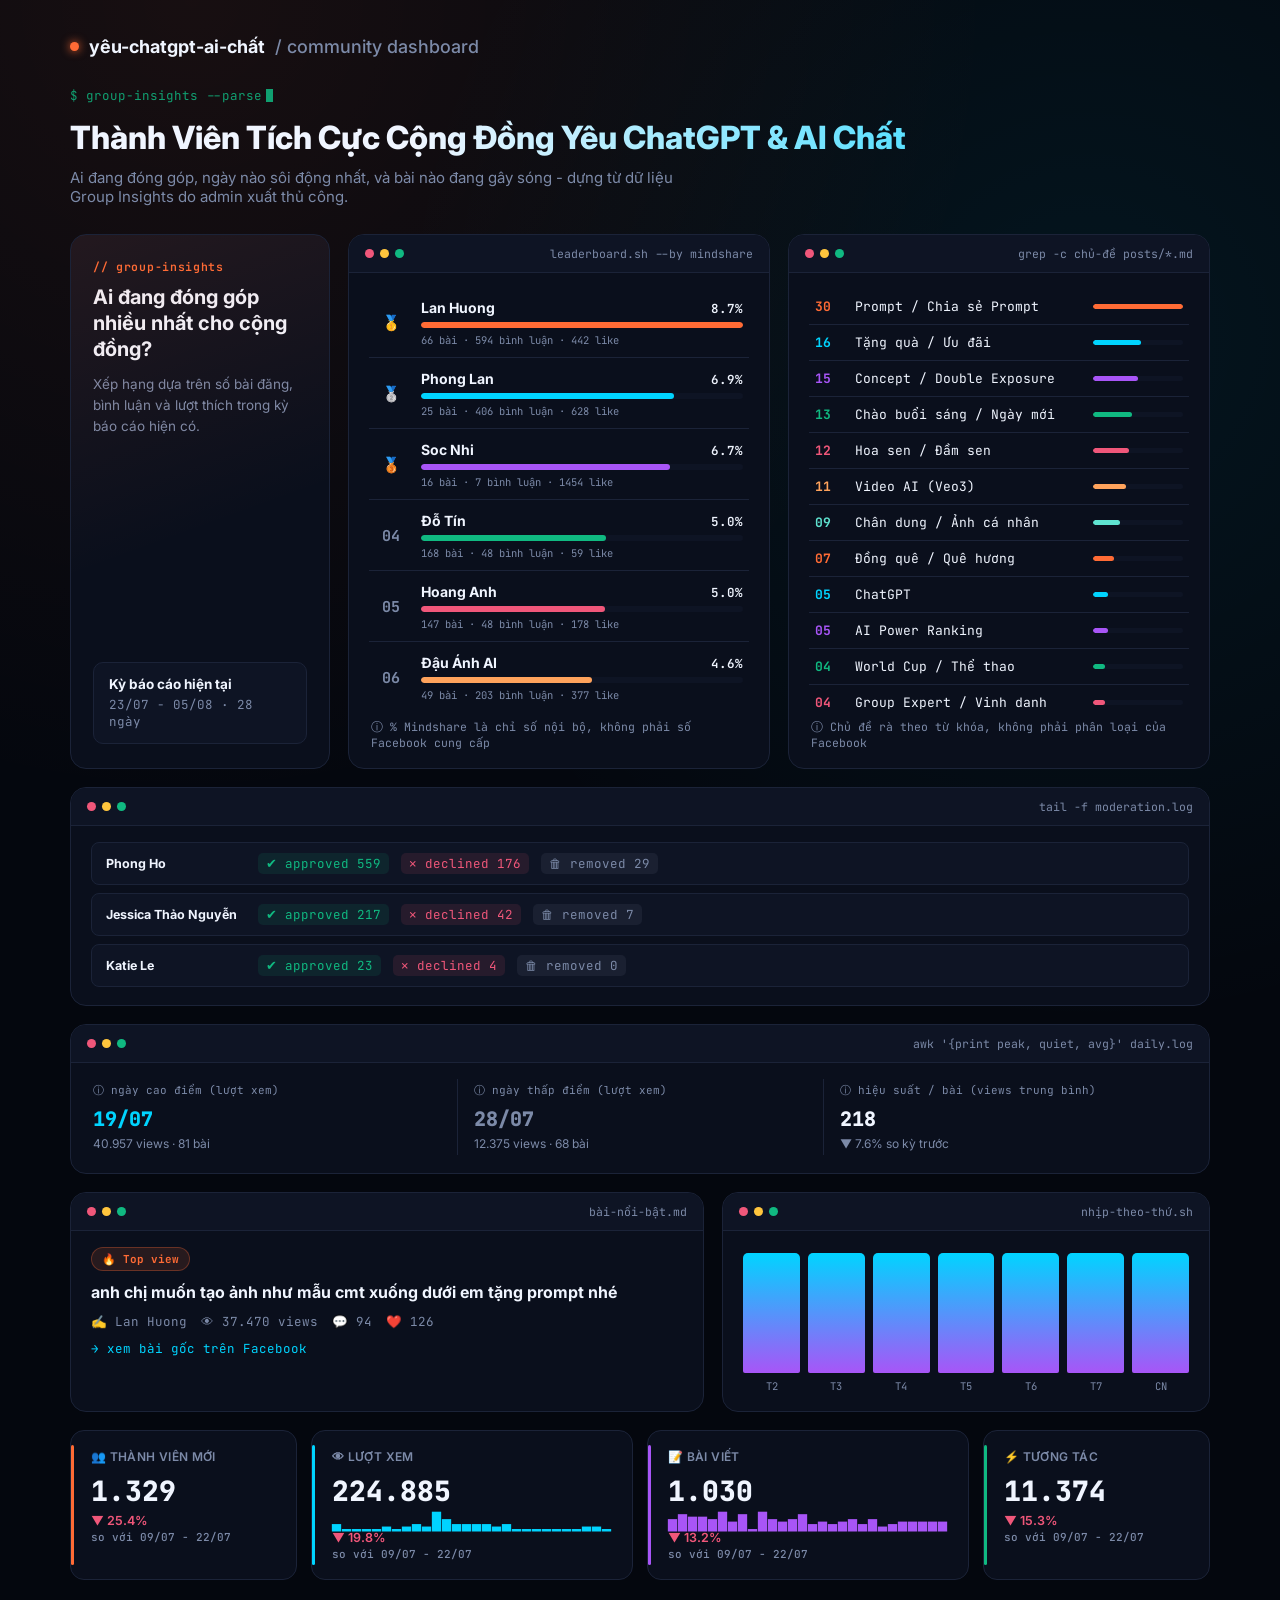
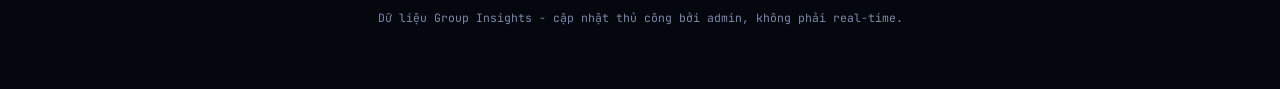
==== public/index.html @ 56371553 "Tách thư mục public/ chỉ chứa file cần deploy Rà bảo mật phát hiện wrangler pages deploy . từng đẩy " ====
<!doctype html>
<html lang="vi">
<head>
<meta charset="UTF-8">
<meta name="viewport" content="width=device-width, initial-scale=1.0">
<title>Thành Viên Tích Cực - Yêu ChatGPT & AI Chất</title>
<link rel="stylesheet" href="style.css">
</head>
<body>
<div class="wrap">
  <header>
    <div class="brand"><span class="dot"></span>yêu-chatgpt-ai-chất <span>/ community dashboard</span></div>
  </header>

  <div class="hero">
    <div class="prompt-line">$ group-insights --parse<span class="cursor"></span></div>
    <h1>Thành Viên Tích Cực Cộng Đồng Yêu ChatGPT &amp; AI Chất</h1>
    <p>Ai đang đóng góp, ngày nào sôi động nhất, và bài nào đang gây sóng - dựng từ dữ liệu Group Insights do admin xuất thủ công.</p>
  </div>

  <div id="app">
    <div class="loading">$ đang đọc dữ liệu...</div>
  </div>

  <footer class="foot">Dữ liệu Group Insights - cập nhật thủ công bởi admin, không phải real-time.</footer>
</div>

<script src="data-parser.js"></script>
<script>
const CSV_FILE = 'Facebook_Group_Insights_8-07-2026.csv';
const numVi = new Intl.NumberFormat('vi-VN');
const fmtDate = (iso) => { const [y,m,d] = iso.split('-'); return `${d}/${m}`; };

const PALETTE = ['#FF6B35', '#00D4FF', '#A855F7', '#10B981', '#F0577A', '#FFA35C', '#5FE3D0'];
function colorFor(index) { return PALETTE[index % PALETTE.length]; }

function rankBadge(i) {
  if (i === 0) return '🥇';
  if (i === 1) return '🥈';
  if (i === 2) return '🥉';
  return String(i + 1).padStart(2, '0');
}

function renderLeaderboard(container, ranked) {
  const top = ranked.slice(0, 10);
  const max = top[0].mindsharePct;
  container.innerHTML = top.map((c, i) => `
    <div class="rank-row">
      <div class="rank-badge">${rankBadge(i)}</div>
      <div class="rank-body">
        <div class="rank-top">
          <span class="rank-name">${c.name}</span>
          <span class="rank-pct mono">${c.mindsharePct.toFixed(1)}%</span>
        </div>
        <div class="rank-bar-track"><div class="rank-bar-fill" style="width:${(c.mindsharePct / max) * 100}%;background:${colorFor(i)}"></div></div>
        <div class="rank-meta mono">${c.posts} bài · ${c.comments} bình luận · ${c.likes} like</div>
      </div>
    </div>
  `).join('');
}

function renderTopicsGrep(container, topics) {
  const sorted = [...topics].sort((a, b) => b.count - a.count);
  const max = sorted[0].count;
  container.innerHTML = sorted.map((t, i) => `
    <div class="grep-row">
      <span class="grep-count mono" style="color:${colorFor(i)}">${String(t.count).padStart(2, '0')}</span>
      <span class="grep-label">${t.label}</span>
      <span class="grep-bar-track"><span class="grep-bar-fill" style="width:${(t.count / max) * 100}%;background:${colorFor(i)}"></span></span>
    </div>
  `).join('');
}

function renderModerationLog(container, adminModeration) {
  container.innerHTML = adminModeration.map((a) => `
    <div class="modlog-row mono">
      <span class="modlog-admin">${a.admin}</span>
      <span class="modlog-tag approved">✔ approved ${numVi.format(a.postsApproved)}</span>
      <span class="modlog-tag declined">✕ declined ${numVi.format(a.postsDeclined)}</span>
      <span class="modlog-tag removed">🗑 removed ${numVi.format(a.postsRemoved)}</span>
    </div>
  `).join('');
}

const SPARK_CHARS = '▁▂▃▄▅▆▇█';
function sparkline(daily, key) {
  const sorted = [...daily].sort((a, b) => a.date.localeCompare(b.date));
  const values = sorted.map((d) => d[key]);
  const max = Math.max(...values), min = Math.min(...values);
  return values.map((v) => {
    const ratio = max === min ? 0.5 : (v - min) / (max - min);
    return SPARK_CHARS[Math.min(SPARK_CHARS.length - 1, Math.floor(ratio * SPARK_CHARS.length))];
  }).join('');
}

function renderWeekdayChart(container, weekdayActivity) {
  const labelsVi = { Monday: 'T2', Tuesday: 'T3', Wednesday: 'T4', Thursday: 'T5', Friday: 'T6', Saturday: 'T7', Sunday: 'CN' };
  const max = Math.max(...weekdayActivity.map((d) => d.value));
  container.innerHTML = weekdayActivity.map((d) => `
    <div class="weekday-col">
      <div class="weekday-bar" style="height:${Math.max((d.value / max) * 100, 4)}%" title="${labelsVi[d.weekday]}: ${numVi.format(d.value)}"></div>
      <div class="weekday-label">${labelsVi[d.weekday] || d.weekday}</div>
    </div>
  `).join('');
}

function deltaHtml(card, previousLabel) {
  if (card.pctChange === null) return '<div class="stat-delta">không có kỳ trước để so sánh</div>';
  const up = card.pctChange >= 0;
  const arrow = up ? '▲' : '▼';
  const cls = up ? 'up' : 'down';
  return `<div class="stat-delta ${cls}">${arrow} ${Math.abs(card.pctChange).toFixed(1)}%
    <span class="period">so với ${previousLabel || 'kỳ trước'}</span></div>`;
}

async function main() {
  const app = document.getElementById('app');
  let csvText;
  try {
    const res = await fetch(CSV_FILE);
    if (!res.ok) throw new Error('HTTP ' + res.status);
    csvText = await res.text();
  } catch (err) {
    app.innerHTML = `<div class="error-box">
      Không đọc được file <code>${CSV_FILE}</code>.<br>
      Nếu bạn mở file này bằng cách double-click (file://), trình duyệt sẽ chặn đọc CSV cùng thư mục vì lý do bảo mật (CORS).<br>
      Hãy chạy: <code>python3 -m http.server 8000</code> trong thư mục này rồi mở <code>http://localhost:8000</code>.
    </div>`;
    console.error(err);
    return;
  }

  const data = window.DataParser.parseGroupInsights(csvText);
  const ranked = window.DataParser.computeMindshare(data.contributors);
  const overview = window.DataParser.computeOverviewCards(data.daily);
  const periodLabel = `${fmtDate(overview.periodLabel.split(' - ')[0])} - ${fmtDate(overview.periodLabel.split(' - ')[1])}`;
  const prevLabelShort = overview.previousPeriodLabel
    ? `${fmtDate(overview.previousPeriodLabel.split(' - ')[0])} - ${fmtDate(overview.previousPeriodLabel.split(' - ')[1])}`
    : null;

  const topPost = [...data.topPosts].sort((a, b) => b.views - a.views)[0];
  const { peak, quiet } = window.DataParser.findPeakAndQuietDay(data.daily, 'viewed');
  const efficiency = window.DataParser.computeContentEfficiency(data.daily);
  const viewsSpark = sparkline(data.daily, 'viewed');
  const postsSpark = sparkline(data.daily, 'posts');

  app.innerHTML = `
    <div class="grid-main">
      <div class="info-card">
        <div>
          <div class="tag mono">// group-insights</div>
          <h2>Ai đang đóng góp nhiều nhất cho cộng đồng?</h2>
          <p>Xếp hạng dựa trên số bài đăng, bình luận và lượt thích trong kỳ báo cáo hiện có.</p>
        </div>
        <div class="period-box">
          <b>Kỳ báo cáo hiện tại</b>
          ${periodLabel} · ${data.daily.length} ngày
        </div>
      </div>

      <div class="panel">
        <div class="term-head">
          <div class="term-dots"><span class="r"></span><span class="y"></span><span class="g"></span></div>
          <span class="term-label">leaderboard.sh --by mindshare</span>
        </div>
        <div class="rank-list" id="leaderboard"></div>
        <div class="mindshare-note" title="Mindshare = Posts×3 + Comments×1 + Likes×0.5, chuẩn hoá theo tổng. Xem docs/adr/0001-mindshare-score-formula.md">ⓘ % Mindshare là chỉ số nội bộ, không phải số Facebook cung cấp</div>
      </div>

      <div class="panel">
        <div class="term-head">
          <div class="term-dots"><span class="r"></span><span class="y"></span><span class="g"></span></div>
          <span class="term-label">grep -c chủ-đề posts/*.md</span>
        </div>
        <div class="grep-list" id="topics-grep"></div>
        <div class="mindshare-note" id="topics-note"></div>
      </div>
    </div>

    <div class="panel" style="margin-top:18px">
      <div class="term-head">
        <div class="term-dots"><span class="r"></span><span class="y"></span><span class="g"></span></div>
        <span class="term-label">tail -f moderation.log</span>
      </div>
      <div class="modlog" id="modlog"></div>
    </div>

    <div class="panel" style="margin-top:18px">
      <div class="term-head">
        <div class="term-dots"><span class="r"></span><span class="y"></span><span class="g"></span></div>
        <span class="term-label">awk '{print peak, quiet, avg}' daily.log</span>
      </div>
      <div class="pulse-row">
        <div class="pulse-col">
          <div class="pulse-label">ⓘ ngày cao điểm (lượt xem)</div>
          <div class="pulse-value peak">${fmtDate(peak.date)}</div>
          <div class="pulse-sub">${numVi.format(peak.viewed)} views · ${peak.posts} bài</div>
        </div>
        <div class="pulse-col">
          <div class="pulse-label">ⓘ ngày thấp điểm (lượt xem)</div>
          <div class="pulse-value quiet">${fmtDate(quiet.date)}</div>
          <div class="pulse-sub">${numVi.format(quiet.viewed)} views · ${quiet.posts} bài</div>
        </div>
        <div class="pulse-col">
          <div class="pulse-label">ⓘ hiệu suất / bài (views trung bình)</div>
          <div class="pulse-value">${numVi.format(Math.round(efficiency.currentAvg))}</div>
          <div class="pulse-sub">${efficiency.pctChange === null ? 'không có kỳ trước' : `${efficiency.pctChange >= 0 ? '▲' : '▼'} ${Math.abs(efficiency.pctChange).toFixed(1)}% so kỳ trước`}</div>
        </div>
      </div>
    </div>

    <div class="row-2col">
      <div class="panel">
        <div class="term-head">
          <div class="term-dots"><span class="r"></span><span class="y"></span><span class="g"></span></div>
          <span class="term-label">bài-nổi-bật.md</span>
        </div>
        <div class="spotlight">
          <span class="spotlight-badge">🔥 Top view</span>
          <div class="spotlight-title">${topPost.title.length > 140 ? topPost.title.slice(0, 140) + '…' : topPost.title}</div>
          <div class="spotlight-meta">
            <span>✍️ ${topPost.member}</span>
            <span>👁 ${numVi.format(topPost.views)} views</span>
            <span>💬 ${numVi.format(topPost.comments)}</span>
            <span>❤️ ${numVi.format(topPost.reactions)}</span>
          </div>
          <a class="spotlight-link" href="${topPost.link}" target="_blank" rel="noopener">→ xem bài gốc trên Facebook</a>
        </div>
      </div>
      <div class="panel">
        <div class="term-head">
          <div class="term-dots"><span class="r"></span><span class="y"></span><span class="g"></span></div>
          <span class="term-label">nhịp-theo-thứ.sh</span>
        </div>
        <div class="weekday-chart" id="weekday-chart"></div>
      </div>
    </div>

    <div class="stats-row">
      <div class="stat-card" style="--stat-color:var(--orange)">
        <div class="stat-label">👥 Thành viên mới</div>
        <div class="stat-value">${numVi.format(overview.cards.joined.current)}</div>
        ${deltaHtml(overview.cards.joined, prevLabelShort)}
      </div>
      <div class="stat-card" style="--stat-color:var(--cyan)">
        <div class="stat-label">👁 Lượt xem</div>
        <div class="stat-value">${numVi.format(overview.cards.viewed.current)}</div>
        <div class="sparkline" style="color:var(--cyan)">${viewsSpark}</div>
        ${deltaHtml(overview.cards.viewed, prevLabelShort)}
      </div>
      <div class="stat-card" style="--stat-color:var(--purple)">
        <div class="stat-label">📝 Bài viết</div>
        <div class="stat-value">${numVi.format(overview.cards.posts.current)}</div>
        <div class="sparkline" style="color:var(--purple)">${postsSpark}</div>
        ${deltaHtml(overview.cards.posts, prevLabelShort)}
      </div>
      <div class="stat-card" style="--stat-color:var(--green)">
        <div class="stat-label">⚡ Tương tác</div>
        <div class="stat-value">${numVi.format(overview.cards.interactions.current)}</div>
        ${deltaHtml(overview.cards.interactions, prevLabelShort)}
      </div>
    </div>
  `;

  renderLeaderboard(document.getElementById('leaderboard'), ranked);
  renderWeekdayChart(document.getElementById('weekday-chart'), data.weekdayActivity);
  renderModerationLog(document.getElementById('modlog'), data.adminModeration);

  try {
    const topicsRes = await fetch('topics.json');
    const topicsData = await topicsRes.json();
    renderTopicsGrep(document.getElementById('topics-grep'), topicsData.topics);
    const noteEl = document.getElementById('topics-note');
    noteEl.textContent = 'ⓘ Chủ đề rà theo từ khóa, không phải phân loại của Facebook';
    noteEl.title = topicsData.note;
  } catch (err) {
    document.getElementById('topics-grep').innerHTML = '<div class="loading">Chưa có dữ liệu chủ đề (topics.json).</div>';
    console.error(err);
  }

}

main();
</script>
</body>
</html>
---- public/style.css ----
@import url('https://fonts.googleapis.com/css2?family=JetBrains+Mono:wght@400;500;600;700&family=Inter:wght@400;500;600;700;800&display=swap');

:root {
  --bg: #04070E;
  --panel: #0A0F1C;
  --panel-2: #0E1424;
  --border: #1B2338;
  --text: #F0F5FF;
  --muted: #7C8AA8;
  --orange: #FF6B35;
  --cyan: #00D4FF;
  --green: #10B981;
  --purple: #A855F7;
  --red: #F0577A;
}

* { box-sizing: border-box; }

body {
  margin: 0;
  background: var(--bg);
  background-image: radial-gradient(circle at 15% 0%, rgba(255,107,53,0.08), transparent 40%),
                     radial-gradient(circle at 85% 20%, rgba(0,212,255,0.07), transparent 40%);
  color: var(--text);
  font-family: 'Inter', -apple-system, sans-serif;
  -webkit-font-smoothing: antialiased;
}

.mono { font-family: 'JetBrains Mono', monospace; }

.wrap { max-width: 1180px; margin: 0 auto; padding: 24px 20px 64px; }

header {
  display: flex;
  align-items: center;
  justify-content: space-between;
  padding: 12px 0 30px;
}
.brand { font-size: 18px; font-weight: 700; display: flex; align-items: center; gap: 10px; }
.brand .dot { width: 9px; height: 9px; border-radius: 50%; background: var(--orange); box-shadow: 0 0 10px var(--orange); }
.brand span { color: var(--muted); font-weight: 500; }

.prompt-line {
  font-family: 'JetBrains Mono', monospace;
  font-size: 12.5px;
  color: var(--green);
  margin: 0 0 14px;
  opacity: 0.85;
}
.prompt-line .cursor { display: inline-block; width: 7px; height: 13px; background: var(--green); margin-left: 4px; animation: blink 1.1s steps(1) infinite; vertical-align: -2px; }
@keyframes blink { 50% { opacity: 0; } }

.hero h1 {
  font-size: 32px; margin: 0 0 10px; font-weight: 800; line-height: 1.25;
  background: linear-gradient(90deg, #F0F5FF 30%, var(--cyan));
  -webkit-background-clip: text; background-clip: text; color: transparent;
}
.hero p { color: var(--muted); margin: 0 0 28px; font-size: 15px; max-width: 640px; }

.grid-main {
  display: grid;
  grid-template-columns: 260px 1fr 1fr;
  gap: 18px;
  align-items: stretch;
}
@media (max-width: 1050px) and (min-width: 821px) {
  .grid-main { grid-template-columns: 1fr 1fr; }
  .grid-main .info-card { grid-column: 1 / -1; }
}

.info-card {
  background: var(--panel);
  border: 1px solid var(--border);
  border-radius: 16px;
  padding: 24px 22px;
  display: flex;
  flex-direction: column;
  justify-content: space-between;
  position: relative;
  overflow: hidden;
}
.info-card::before {
  content: '';
  position: absolute; inset: 0;
  background: linear-gradient(160deg, rgba(255,107,53,0.10), transparent 55%);
  pointer-events: none;
}
.info-card .tag { font-family: 'JetBrains Mono', monospace; color: var(--orange); font-size: 11.5px; font-weight: 600; letter-spacing: 0.06em; }
.info-card h2 { font-size: 20px; line-height: 1.3; margin: 10px 0 12px; font-weight: 700; }
.info-card p { color: var(--muted); font-size: 13.5px; line-height: 1.55; margin: 0 0 20px; }
.info-card .period-box {
  background: var(--panel-2);
  border: 1px solid var(--border);
  border-radius: 10px;
  padding: 13px 15px;
  font-size: 12.5px;
  color: var(--muted);
  font-family: 'JetBrains Mono', monospace;
}
.info-card .period-box b { color: var(--text); display: block; margin-bottom: 4px; font-size: 13.5px; font-family: 'Inter', sans-serif; }

.panel {
  background: var(--panel);
  border: 1px solid var(--border);
  border-radius: 16px;
  padding: 0 20px 18px;
  display: flex;
  flex-direction: column;
  overflow: hidden;
}

/* Chrome cửa sổ terminal - chữ ký thị giác của dashboard, khớp với block code trên trang cá nhân của Phong */
.term-head {
  display: flex; align-items: center; justify-content: space-between;
  margin: 0 -20px 16px; padding: 11px 16px;
  background: var(--panel-2); border-bottom: 1px solid var(--border);
}
.term-dots { display: flex; gap: 6px; }
.term-dots span { width: 9px; height: 9px; border-radius: 50%; display: block; }
.term-dots .r { background: #F0577A; }
.term-dots .y { background: #FFC53D; }
.term-dots .g { background: #10B981; }
.term-label { font-family: 'JetBrains Mono', monospace; font-size: 11.5px; color: var(--muted); }

.mindshare-note {
  font-size: 11.5px; color: var(--muted); margin: 10px 2px 0; font-family: 'JetBrains Mono', monospace;
}

/* Leaderboard (thay treemap) */
.rank-list {
  display: flex;
  flex-direction: column;
  gap: 2px;
  max-height: 420px;
  overflow-y: auto;
}
.rank-row {
  display: flex;
  align-items: center;
  gap: 14px;
  padding: 10px 6px;
  border-bottom: 1px solid var(--border);
}
.rank-row:last-child { border-bottom: none; }
.rank-badge {
  width: 32px; flex-shrink: 0; text-align: center;
  font-family: 'JetBrains Mono', monospace; font-weight: 700; color: var(--muted); font-size: 15px;
}
.rank-body { flex: 1; min-width: 0; }
.rank-top { display: flex; justify-content: space-between; align-items: baseline; margin-bottom: 5px; }
.rank-name { font-weight: 700; font-size: 14px; overflow: hidden; text-overflow: ellipsis; white-space: nowrap; }
.rank-pct { font-size: 12.5px; color: var(--text); font-weight: 600; }
.rank-bar-track { height: 6px; background: var(--panel-2); border-radius: 4px; overflow: hidden; margin-bottom: 5px; }
.rank-bar-fill { height: 100%; border-radius: 4px; }
.rank-meta { font-size: 10.5px; color: var(--muted); }

/* Topics as grep-style output (thay word cloud) */
.grep-list {
  display: flex;
  flex-direction: column;
  gap: 0;
  max-height: 420px;
  overflow-y: auto;
  font-family: 'JetBrains Mono', monospace;
}
.grep-row {
  display: grid;
  grid-template-columns: 28px 1fr 90px;
  align-items: center;
  gap: 12px;
  padding: 9px 6px;
  border-bottom: 1px solid var(--border);
  font-size: 13px;
}
.grep-row:last-child { border-bottom: none; }
.grep-count { font-weight: 700; }
.grep-label { color: var(--text); }
.grep-bar-track { height: 5px; background: var(--panel-2); border-radius: 3px; overflow: hidden; }
.grep-bar-fill { display: block; height: 100%; border-radius: 3px; }

/* Moderation log */
.modlog { display: flex; flex-direction: column; gap: 8px; }
.modlog-row {
  display: flex; flex-wrap: wrap; align-items: center; gap: 12px;
  background: var(--panel-2); border: 1px solid var(--border); border-radius: 8px;
  padding: 10px 14px; font-size: 12.5px;
}
.modlog-admin { font-weight: 700; color: var(--text); min-width: 140px; font-family: 'Inter', sans-serif; }
.modlog-tag { padding: 2px 8px; border-radius: 5px; }
.modlog-tag.approved { color: var(--green); background: rgba(16,185,129,0.1); }
.modlog-tag.declined { color: var(--red); background: rgba(240,87,122,0.1); }
.modlog-tag.removed { color: var(--muted); background: rgba(124,138,168,0.1); }

.stats-row {
  display: grid;
  grid-template-columns: repeat(4, 1fr);
  gap: 14px;
  margin-top: 18px;
}

.stat-card {
  background: var(--panel);
  border: 1px solid var(--border);
  border-radius: 14px;
  padding: 18px 20px;
  position: relative;
}
.stat-card::before {
  content: ''; position: absolute; left: 0; top: 14px; bottom: 14px; width: 3px; border-radius: 3px;
  background: var(--stat-color, var(--orange));
}
.stat-label { display: flex; align-items: center; gap: 8px; color: var(--muted); font-size: 12px; font-weight: 600; text-transform: uppercase; letter-spacing: 0.03em; }
.stat-value { font-size: 28px; font-weight: 800; margin: 8px 0 4px; font-family: 'JetBrains Mono', monospace; }
.stat-delta { font-size: 12.5px; font-weight: 600; }
.stat-delta.up { color: var(--green); }
.stat-delta.down { color: var(--red); }
.stat-delta .period { color: var(--muted); font-weight: 500; display: block; margin-top: 2px; font-family: 'JetBrains Mono', monospace; font-size: 11px; }

.row-2col {
  display: grid;
  grid-template-columns: 1.3fr 1fr;
  gap: 18px;
  margin-top: 18px;
}

.spotlight {
  display: flex;
  flex-direction: column;
  gap: 10px;
}
.spotlight-badge {
  display: inline-flex; align-items: center; gap: 6px; align-self: flex-start;
  background: rgba(255,107,53,0.12); border: 1px solid rgba(255,107,53,0.3); color: var(--orange);
  font-family: 'JetBrains Mono', monospace; font-size: 11px; font-weight: 700; padding: 4px 10px; border-radius: 20px;
}
.spotlight-title { font-size: 16px; font-weight: 700; line-height: 1.4; }
.spotlight-meta { color: var(--muted); font-size: 12.5px; font-family: 'JetBrains Mono', monospace; display: flex; gap: 14px; flex-wrap: wrap; }
.spotlight-link { color: var(--cyan); font-size: 12.5px; text-decoration: none; font-family: 'JetBrains Mono', monospace; }
.spotlight-link:hover { text-decoration: underline; }

.weekday-chart { display: flex; align-items: flex-end; gap: 8px; height: 140px; margin-top: 6px; }
.weekday-col { flex: 1; display: flex; flex-direction: column; align-items: center; justify-content: flex-end; gap: 6px; height: 100%; }
.weekday-bar { width: 100%; border-radius: 5px 5px 2px 2px; background: linear-gradient(180deg, var(--cyan), var(--purple)); min-height: 4px; }
.weekday-label { font-size: 10.5px; color: var(--muted); font-family: 'JetBrains Mono', monospace; }

/* Sparkline ASCII trong stat card */
.sparkline { font-family: 'JetBrains Mono', monospace; font-size: 15px; letter-spacing: 1px; margin-top: 6px; line-height: 1; }

/* Panel 3 cột: ngày cao điểm / thấp điểm / hiệu suất nội dung */
.pulse-row { display: grid; grid-template-columns: repeat(3, 1fr); gap: 0; }
.pulse-col { padding: 4px 16px; border-left: 1px solid var(--border); }
.pulse-col:first-child { border-left: none; padding-left: 2px; }
.pulse-label { font-family: 'JetBrains Mono', monospace; font-size: 11px; color: var(--muted); margin-bottom: 8px; }
.pulse-value { font-size: 20px; font-weight: 800; font-family: 'JetBrains Mono', monospace; }
.pulse-sub { font-size: 12px; color: var(--muted); margin-top: 4px; }
.pulse-value.peak { color: var(--cyan); }
.pulse-value.quiet { color: var(--muted); }

.loading, .error-box { padding: 60px 20px; text-align: center; color: var(--muted); font-family: 'JetBrains Mono', monospace; font-size: 13px; }
.error-box { color: var(--red); }
.error-box code { background: var(--panel-2); padding: 2px 6px; border-radius: 4px; }

footer.foot {
  margin-top: 30px; text-align: center; color: var(--muted); font-size: 11.5px; font-family: 'JetBrains Mono', monospace;
}

@media (max-width: 820px) {
  .grid-main { grid-template-columns: 1fr; }
  .row-2col { grid-template-columns: 1fr; }
  .stats-row { grid-template-columns: repeat(2, 1fr); }
}
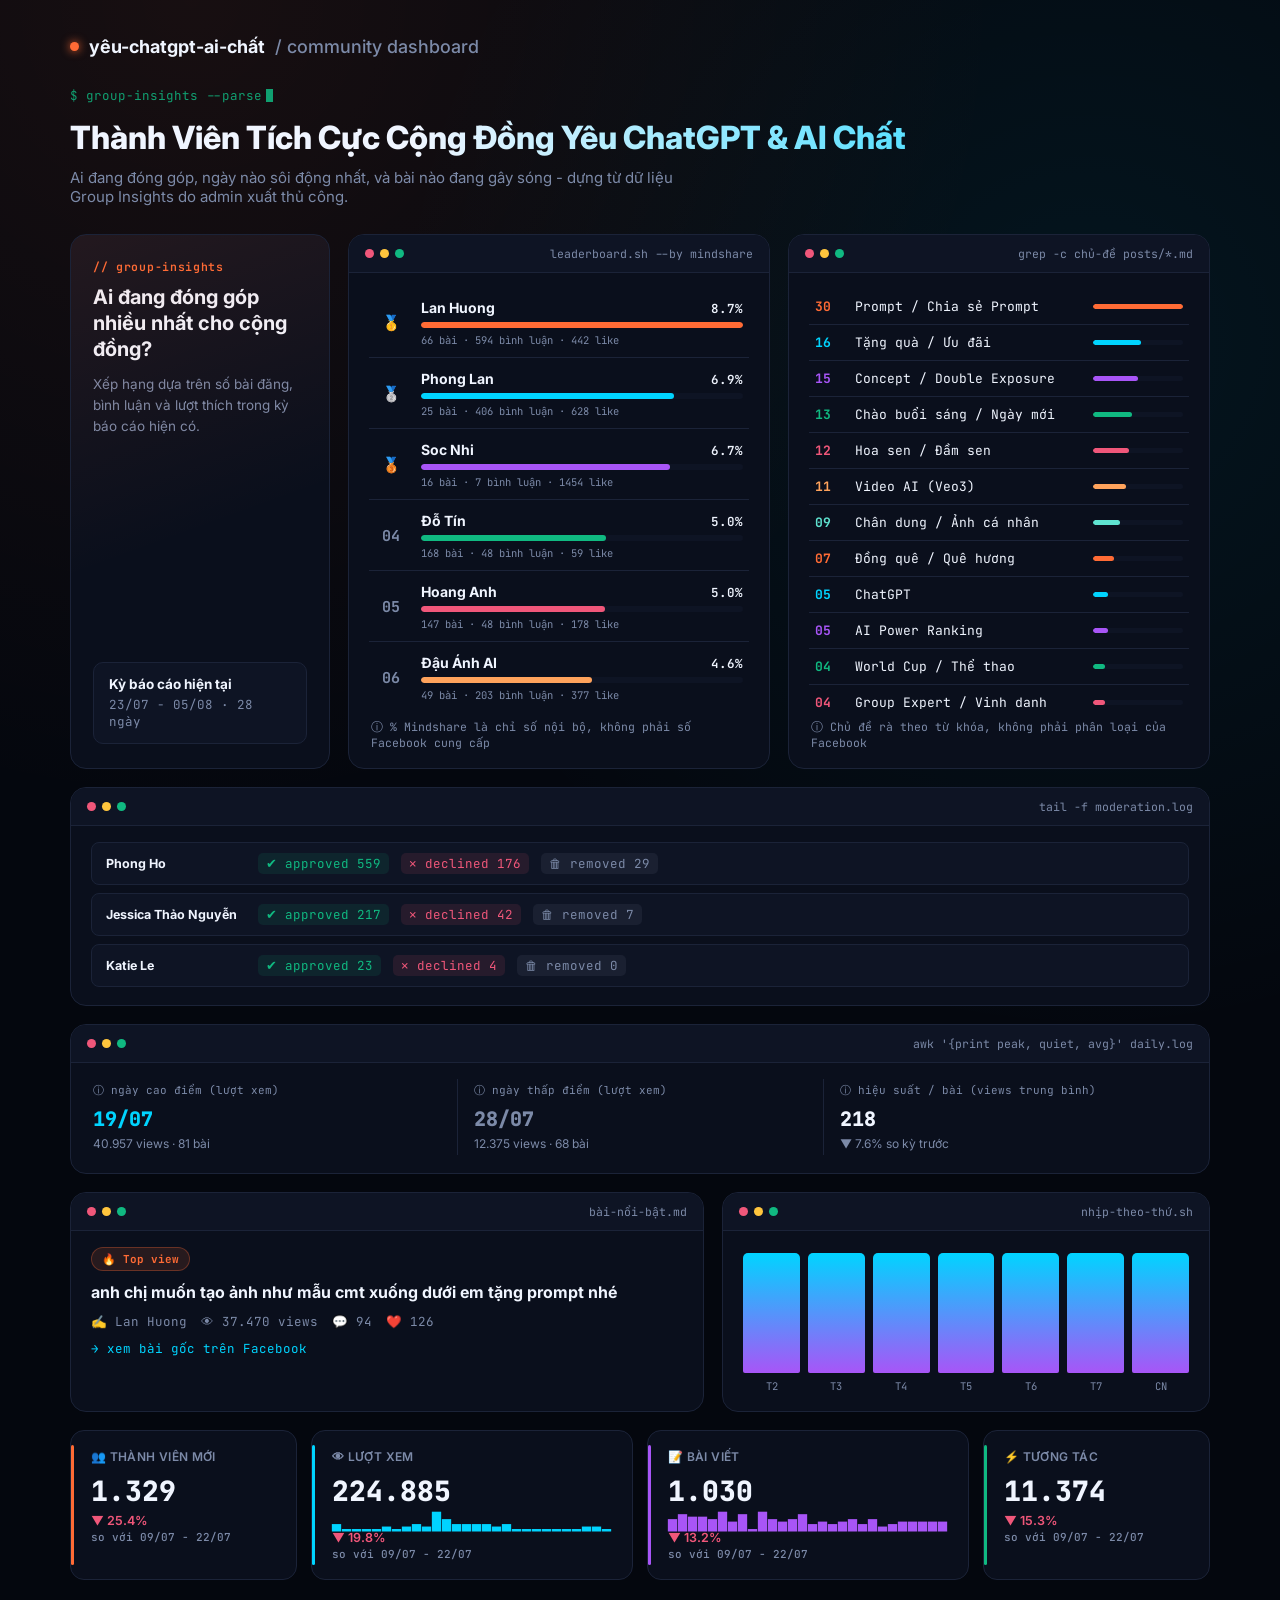
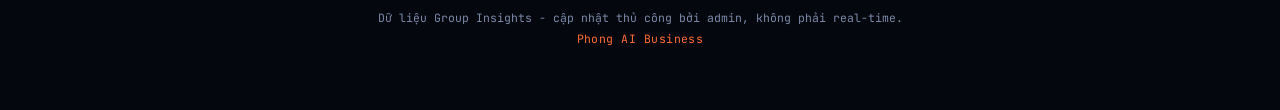
==== commit bb14471c: "Thêm dòng "Phong AI Business" vào footer Co-Authored-By: Claude Sonnet 5 <noreply@anthropic.com> Cla" ====
--- a/public/index.html
+++ b/public/index.html
@@ -22,7 +22,10 @@
     <div class="loading">$ đang đọc dữ liệu...</div>
   </div>
 
-  <footer class="foot">Dữ liệu Group Insights - cập nhật thủ công bởi admin, không phải real-time.</footer>
+  <footer class="foot">
+    Dữ liệu Group Insights - cập nhật thủ công bởi admin, không phải real-time.
+    <div class="foot-brand">Phong AI Business</div>
+  </footer>
 </div>
 
 <script src="data-parser.js"></script>
--- a/public/style.css
+++ b/public/style.css
@@ -264,6 +264,10 @@
   margin-top: 30px; text-align: center; color: var(--muted); font-size: 11.5px; font-family: 'JetBrains Mono', monospace;
 }
 
+.foot-brand {
+  margin-top: 6px; color: var(--orange); letter-spacing: 0.04em;
+}
+
 @media (max-width: 820px) {
   .grid-main { grid-template-columns: 1fr; }
   .row-2col { grid-template-columns: 1fr; }
